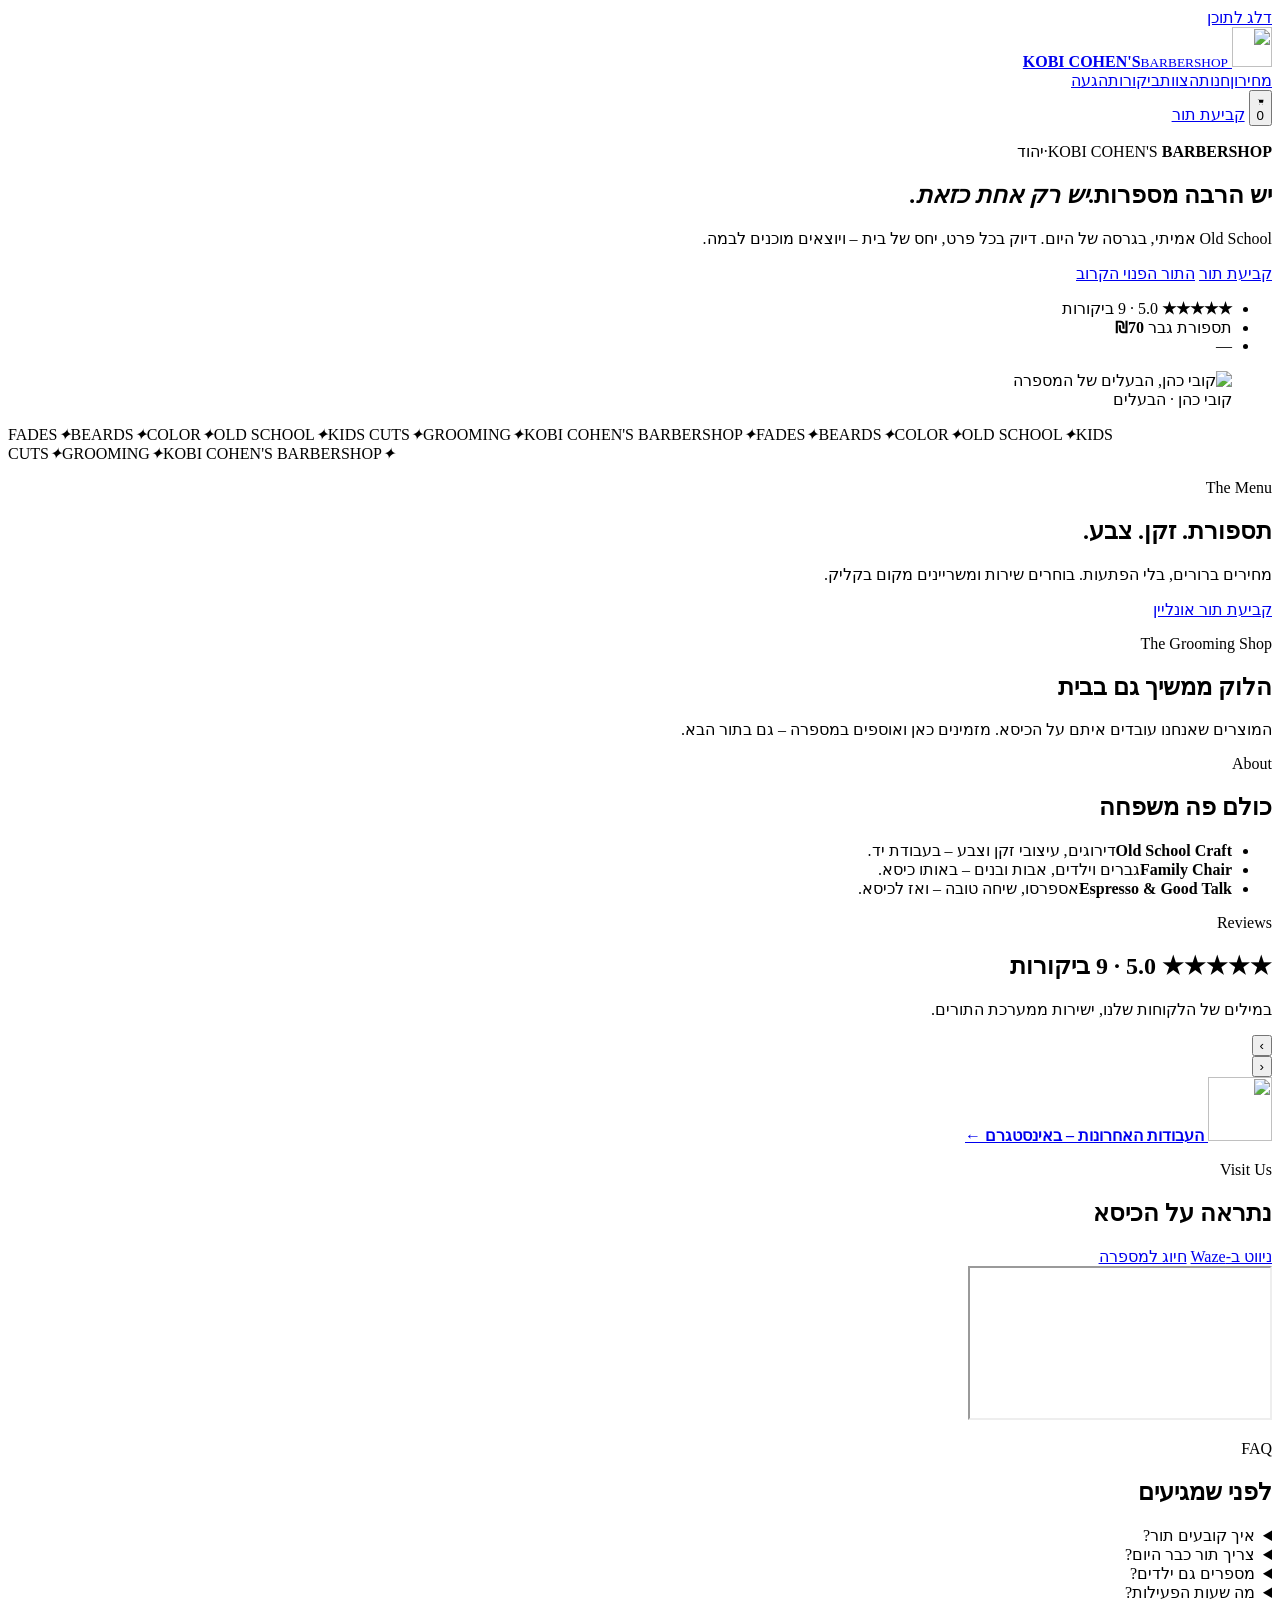
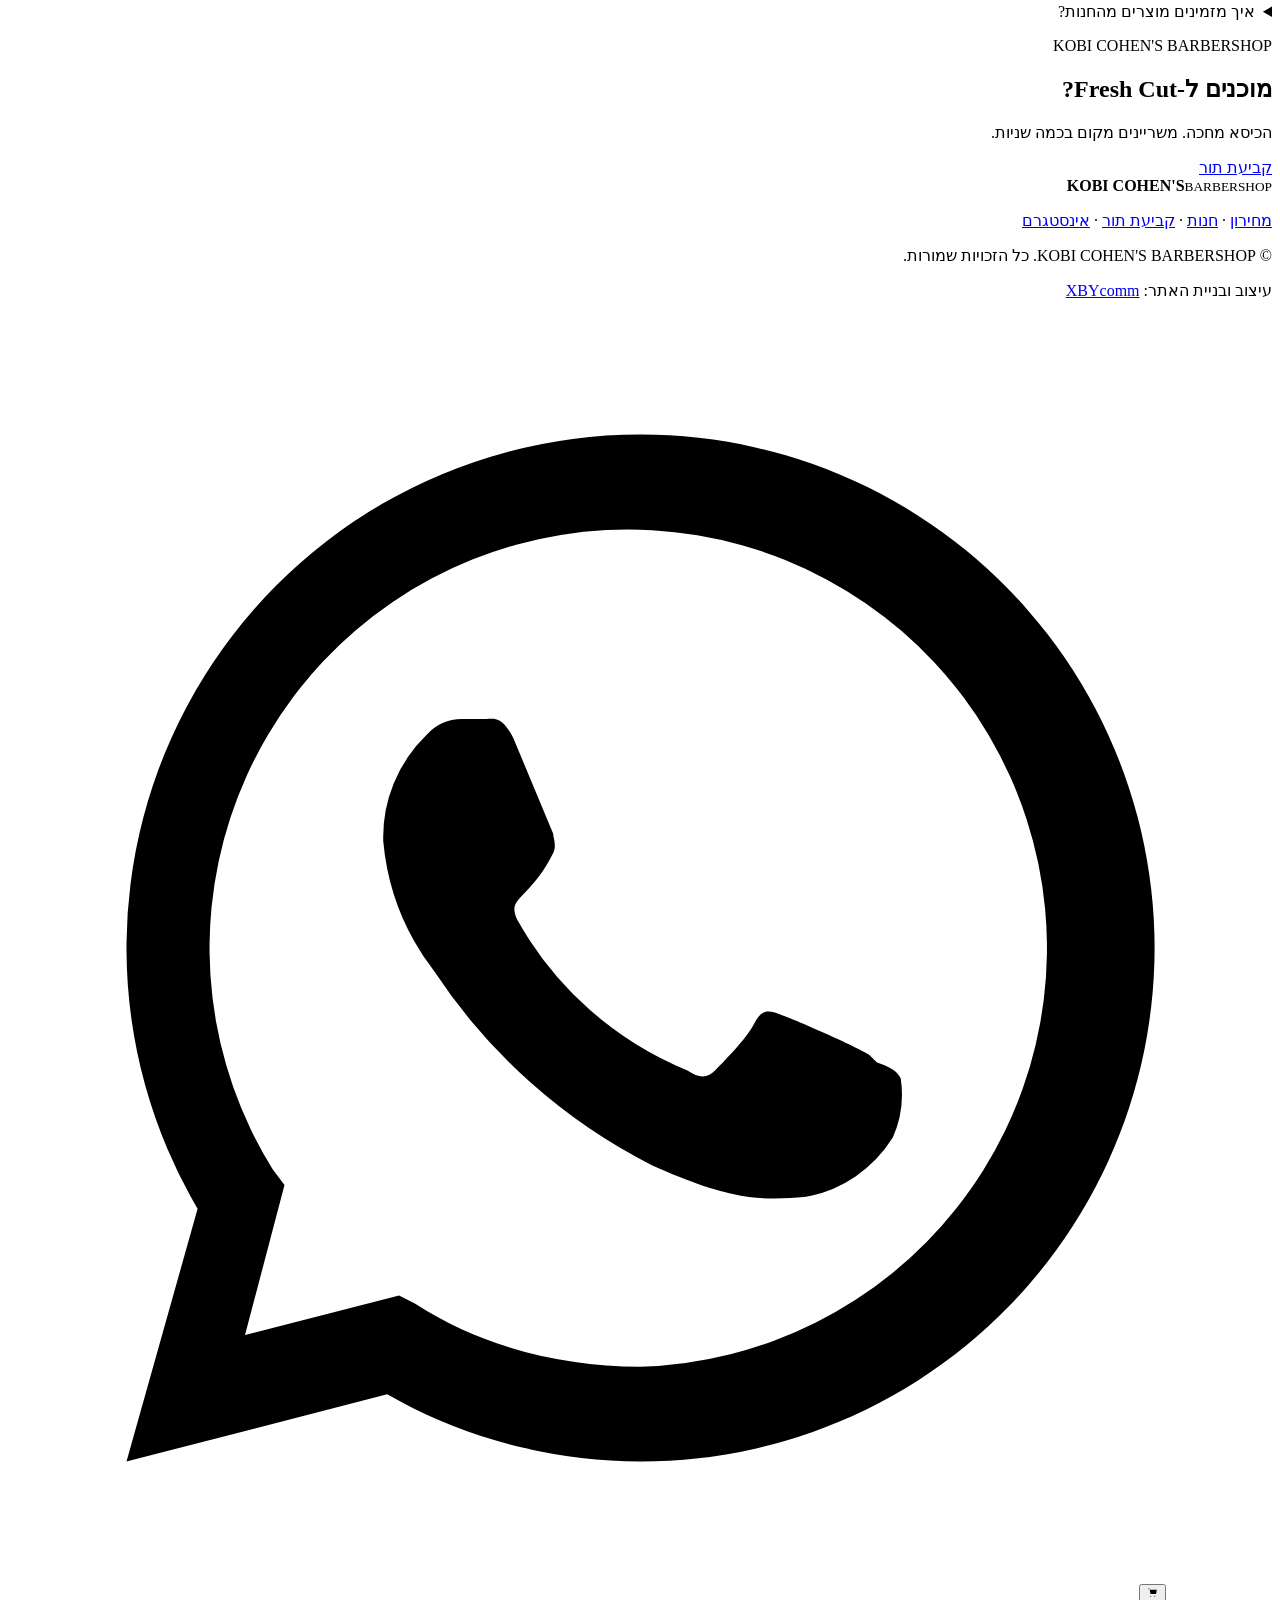
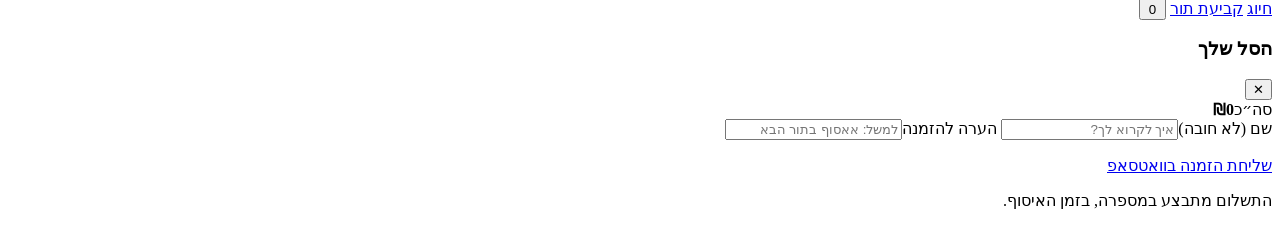
==== index.html @ 5bc5b5c6 "Site root files" ====
<!doctype html>
<html lang="he" dir="rtl" class="no-js">
<head>
<meta charset="utf-8">
<meta name="viewport" content="width=device-width, initial-scale=1, viewport-fit=cover">
<title>KOBI COHEN'S BARBERSHOP | מספרת גברים ביהוד</title>
<meta name="description" content="KOBI COHEN'S BARBERSHOP – מספרת Old School במתחם אשכנזי, יהוד. תספורת גבר וילד ₪70, סידור זקן ₪50, גוונים וצבע. קביעת תור אונליין ומוצרי Grooming לאיסוף מהמספרה.">
<meta name="theme-color" content="#14110f">
<meta property="og:type" content="website">
<meta property="og:locale" content="he_IL">
<meta property="og:title" content="KOBI COHEN'S BARBERSHOP · Yehud">
<meta property="og:description" content="Old School, בגרסה של היום. תספורת גבר ₪70 · סידור זקן ₪50 · צבע וגוונים. קביעת תור בקליק.">
<meta property="og:image" content="https://xbycomm.github.io/kobi-cohens/assets/img/og.jpg">
<meta property="og:url" content="https://xbycomm.github.io/kobi-cohens/">
<link rel="canonical" href="https://xbycomm.github.io/kobi-cohens/">
<meta name="twitter:card" content="summary_large_image">
<link rel="icon" href="assets/img/ig-profile.jpg">
<link rel="preconnect" href="https://fonts.googleapis.com">
<link rel="preconnect" href="https://fonts.gstatic.com" crossorigin>
<link href="https://fonts.googleapis.com/css2?family=Frank+Ruhl+Libre:wght@500;700;900&family=Heebo:wght@300;400;500;700;800&family=Montserrat:wght@500;600;700&display=swap" rel="stylesheet">
<link rel="stylesheet" href="assets/style.css">
<script src="assets/config.js"></script>
<script>(function(d){d.classList.replace("no-js","js");if(!(window.SITE&&SITE.products&&SITE.products.length))d.classList.add("no-shop");if(matchMedia("(prefers-reduced-motion: reduce)").matches)d.classList.add("rm")})(document.documentElement)</script>
<script type="application/ld+json">
{
  "@context": "https://schema.org",
  "@type": "BarberShop",
  "name": "KOBI COHEN'S BARBERSHOP",
  "image": "https://xbycomm.github.io/kobi-cohens/assets/img/og.jpg",
  "url": "https://xbycomm.github.io/kobi-cohens/",
  "telephone": "+972-50-408-4655",
  "priceRange": "₪50–₪300",
  "address": {"@type": "PostalAddress","streetAddress": "אשכנזי 17, מתחם אשכנזי חנות 7","addressLocality": "יהוד-מונוסון","postalCode": "5647003","addressCountry": "IL"},
  "geo": {"@type": "GeoCoordinates","latitude": 32.029306,"longitude": 34.890721},
  "openingHoursSpecification": [
    {"@type":"OpeningHoursSpecification","dayOfWeek":["Sunday","Tuesday"],"opens":"09:30","closes":"18:45"},
    {"@type":"OpeningHoursSpecification","dayOfWeek":["Wednesday","Thursday"],"opens":"09:30","closes":"21:15"},
    {"@type":"OpeningHoursSpecification","dayOfWeek":"Friday","opens":"09:00","closes":"14:00"}
  ],
  "sameAs": ["https://instagram.com/kobicohensbarbershop"],
  "aggregateRating": {"@type":"AggregateRating","ratingValue":"5.0","reviewCount":"9"},
  "potentialAction": {"@type":"ReserveAction","target":"https://mytor.co.il/p/vkyDS/"}
}
</script>
</head>
<body>
<a class="skip" href="#main">דלג לתוכן</a>

<div class="progress" id="progress" aria-hidden="true"></div>
<header class="top" id="top">
  <div class="wrap top-in">
    <a class="brand" href="#top" aria-label="KOBI COHEN'S BARBERSHOP – לראש העמוד">
      <img src="assets/img/ig-profile.jpg" alt="" width="40" height="40">
      <span class="lockup"><b>KOBI COHEN'S</b><small>BARBERSHOP</small></span>
    </a>
    <nav class="nav" aria-label="ניווט ראשי">
      <a href="#services">מחירון</a><a href="#shop">חנות</a><a href="#team">הצוות</a><a href="#reviews">ביקורות</a><a href="#visit">הגעה</a>
    </nav>
    <div class="top-act">
      <button class="cart-btn" id="cartBtn" aria-label="פתיחת סל הקניות"><svg viewBox="0 0 24 24" aria-hidden="true"><path d="M6 6h15l-1.5 9h-12z M6 6 5 3H2 M9 20a1 1 0 1 0 0 .1 M18 20a1 1 0 1 0 0 .1"/></svg><span class="badge" id="cartCount">0</span></button>
      <a class="btn btn-gold sm hide-m" data-book href="#">קביעת תור</a>
    </div>
  </div>
</header>

<main id="main">
<section class="hero">
  <div class="hero-bg" aria-hidden="true"></div>
  <div class="wrap hero-in">
    <div class="hero-txt">
      <p class="eyebrow rv-hero" style="--d:.1s"><span class="pole" aria-hidden="true"></span><span lang="en" dir="ltr">KOBI COHEN'S <b>BARBERSHOP</b></span><span class="sep">·</span><span class="he">יהוד</span></p>
      <h1 class="split"><span class="ln">יש הרבה מספרות.</span><em class="ln">יש רק אחת כזאת.</em></h1>
      <p class="lead rv-hero" style="--d:.75s">Old School אמיתי, בגרסה של היום. דיוק בכל פרט, יחס של בית – ויוצאים מוכנים לבמה.</p>
      <div class="cta-row rv-hero" style="--d:.9s">
        <a class="btn btn-gold lg" data-book href="#">קביעת תור</a>
        <a class="btn btn-ghost lg" data-express href="#">התור הפנוי הקרוב</a>
      </div>
      <ul class="trust rv-hero" style="--d:1.05s">
        <li><b class="stars">★★★★★</b> <span id="heroRating"><span data-count="5" data-dec="1">5.0</span> · <span data-count="9">9</span> ביקורות</span></li>
        <li>תספורת גבר <b>₪70</b></li>
        <li id="openNow">—</li>
      </ul>
    </div>
    <figure class="hero-pic">
      <div class="kb"><img src="assets/img/kobi.jpg" alt="קובי כהן, הבעלים של המספרה" width="900" height="870" fetchpriority="high"></div>
      <figcaption>קובי כהן · הבעלים</figcaption>
    </figure>
  </div>
  <div class="pole-bar" aria-hidden="true"></div>
</section>

<div class="marquee" aria-hidden="true" dir="ltr"><div class="mq-track"><span>FADES</span><i>✦</i><span>BEARDS</span><i>✦</i><span>COLOR</span><i>✦</i><span>OLD SCHOOL</span><i>✦</i><span>KIDS CUTS</span><i>✦</i><span>GROOMING</span><i>✦</i><span>KOBI COHEN'S BARBERSHOP</span><i>✦</i><span>FADES</span><i>✦</i><span>BEARDS</span><i>✦</i><span>COLOR</span><i>✦</i><span>OLD SCHOOL</span><i>✦</i><span>KIDS CUTS</span><i>✦</i><span>GROOMING</span><i>✦</i><span>KOBI COHEN'S BARBERSHOP</span><i>✦</i></div></div>

<section class="sec" id="services" aria-labelledby="h-services">
  <div class="wrap">
    <header class="sec-h"><p class="kicker" lang="en">The Menu</p><h2 id="h-services">תספורת. זקן. צבע.</h2><p>מחירים ברורים, בלי הפתעות. בוחרים שירות ומשריינים מקום בקליק.</p></header>
    <div class="tabs" role="tablist" id="svcTabs"></div>
    <div class="svc-list" id="svcList"></div>
    <p class="center mt"><a class="btn btn-gold" data-book href="#">קביעת תור אונליין</a></p>
  </div>
</section>

<section class="sec sec-dark" id="shop" aria-labelledby="h-shop">
  <div class="wrap">
    <header class="sec-h"><p class="kicker" lang="en">The Grooming Shop</p><h2 id="h-shop">הלוק ממשיך גם בבית</h2><p id="shopSub">המוצרים שאנחנו עובדים איתם על הכיסא. מזמינים כאן ואוספים במספרה – גם בתור הבא.</p></header>
        <div class="grid-prod" id="prodGrid"></div>
  </div>
</section>

<section class="sec" id="about" aria-labelledby="h-about">
  <div class="wrap about">
    <div>
      <p class="kicker" lang="en">About</p>
      <h2 id="h-about">כולם פה משפחה</h2>
      <p class="quote" id="aboutText"></p>
      <ul class="usp">
        <li><b lang="en">Old School Craft</b><span>דירוגים, עיצובי זקן וצבע – בעבודת יד.</span></li>
        <li><b lang="en">Family Chair</b><span>גברים וילדים, אבות ובנים – באותו כיסא.</span></li>
        <li><b lang="en">Espresso &amp; Good Talk</b><span>אספרסו, שיחה טובה – ואז לכיסא.</span></li>
      </ul>
    </div>
    <div class="team" id="team"></div>
  </div>
</section>

<section class="sec sec-cream" id="reviews" aria-labelledby="h-reviews">
  <div class="wrap">
    <header class="sec-h"><p class="kicker" lang="en">Reviews</p><h2 id="h-reviews"><span class="stars">★★★★★</span> <span data-count="5" data-dec="1">5.0</span> · <span data-count="9">9</span> ביקורות</h2><p>במילים של הלקוחות שלנו, ישירות ממערכת התורים.</p></header>
    <div class="rev-wrap"><button class="rev-nav prev" id="revPrev" type="button" aria-label="ביקורת קודמת">›</button><div class="rev-track" id="revTrack" tabindex="0" aria-label="ביקורות לקוחות"></div><button class="rev-nav next" id="revNext" type="button" aria-label="ביקורת הבאה">‹</button></div>
  </div>
</section>

<section class="sec" id="gallery" aria-labelledby="h-gallery" hidden>
  <div class="wrap"><header class="sec-h"><p class="kicker" lang="en">Fresh Cuts</p><h2 id="h-gallery">עבודות אחרונות</h2></header><div class="gal" id="galGrid"></div></div>
</section>

<section class="ig wrap">
  <a class="ig-card" id="igLink" href="#" target="_blank" rel="noopener">
    <img src="assets/img/ig-profile.jpg" alt="" width="64" height="64">
    <span><b>העבודות האחרונות – באינסטגרם</b><small id="igHandle" dir="ltr"></small></span>
    <span class="arrow" aria-hidden="true">←</span>
  </a>
</section>

<section class="sec" id="visit" aria-labelledby="h-visit">
  <div class="wrap visit">
    <div>
      <p class="kicker" lang="en">Visit Us</p>
      <h2 id="h-visit">נתראה על הכיסא</h2>
      <p class="addr" id="addr"></p>
      <div class="cta-row">
        <a class="btn btn-gold" id="wazeBtn" href="#" target="_blank" rel="noopener">ניווט ב-Waze</a>
        <a class="btn btn-line" id="callBtn" href="#">חיוג למספרה</a>
      </div>
      <table class="hours" id="hours" aria-label="שעות פעילות"></table>
    </div>
    <div class="map"><iframe id="map" title="מפה – מיקום המספרה" loading="lazy" referrerpolicy="no-referrer-when-downgrade"></iframe></div>
  </div>
</section>

<section class="sec sec-cream" id="faq" aria-labelledby="h-faq">
  <div class="wrap narrow">
    <header class="sec-h"><p class="kicker" lang="en">FAQ</p><h2 id="h-faq">לפני שמגיעים</h2></header>
    <details><summary>איך קובעים תור?</summary><p>לוחצים על "קביעת תור", בוחרים ספר, שירות ושעה – והאישור מגיע לנייד.</p></details>
    <details><summary>צריך תור כבר היום?</summary><p>"התור הפנוי הקרוב" מציג את 10 התורים הפנויים הקרובים ביותר. בוחרים – וזהו.</p></details>
    <details><summary>מספרים גם ילדים?</summary><p>בהחלט. תספורת ילד ₪70 – ואבא והבן יכולים להגיע יחד.</p></details>
    <details><summary>מה שעות הפעילות?</summary><p>ראשון ושלישי 9:30–18:45, רביעי וחמישי 9:30–21:15, שישי 9:00–14:00. שני ושבת סגור.</p></details>
    <details><summary>איך מזמינים מוצרים מהחנות?</summary><p>מוסיפים לסל ושולחים את ההזמנה בוואטסאפ. אנחנו מאשרים ומכינים לאיסוף מהמספרה.</p></details>
  </div>
</section>

<section class="final">
  <div class="wrap center">
    <p class="kicker gold" lang="en">KOBI COHEN'S BARBERSHOP</p>
    <h2>מוכנים ל-<span lang="en">Fresh Cut</span>?</h2>
    <p>הכיסא מחכה. משריינים מקום בכמה שניות.</p>
    <a class="btn btn-gold lg" data-book href="#">קביעת תור</a>
  </div>
</section>
</main>

<footer class="foot">
  <div class="wrap foot-in">
    <div class="lockup foot-lock"><b>KOBI COHEN'S</b><small>BARBERSHOP</small><p id="footAddr"></p></div>
    <nav aria-label="קישורים"><a href="#services">מחירון</a> · <a href="#shop">חנות</a> · <a data-book href="#">קביעת תור</a> · <a id="footIg" href="#" target="_blank" rel="noopener">אינסטגרם</a></nav>
    <p class="copy">© <span id="yr"></span> KOBI COHEN'S BARBERSHOP. כל הזכויות שמורות.</p>
    <p class="credit">עיצוב ובניית האתר: <a href="https://xbycomm.github.io/" target="_blank" rel="noopener" lang="en" dir="ltr">XBYcomm</a></p>
  </div>
</footer>

<!-- floating WhatsApp -->
<a class="fab-wa" id="fabWa" href="#" target="_blank" rel="noopener" aria-label="שלחו לנו הודעה בוואטסאפ"><svg viewBox="0 0 32 32" aria-hidden="true"><path d="M16 3a13 13 0 0 0-11.2 19.6L3 29l6.6-1.7A13 13 0 1 0 16 3zm0 23.6c-2 0-4-.5-5.7-1.6l-.4-.2-3.9 1 1-3.8-.3-.4A10.6 10.6 0 1 1 16 26.6zm5.8-7.9c-.3-.2-1.9-.9-2.2-1s-.5-.2-.7.2-.8 1-1 1.2-.4.2-.7 0a8.7 8.7 0 0 1-4.3-3.8c-.3-.6.3-.5.9-1.7.1-.2 0-.4 0-.5l-1-2.4c-.3-.6-.5-.5-.7-.5h-.6a1.2 1.2 0 0 0-.9.4 3.6 3.6 0 0 0-1.1 2.7 6.3 6.3 0 0 0 1.3 3.3 14.4 14.4 0 0 0 5.5 4.9c2 .9 2.8.9 3.9.8a3.3 3.3 0 0 0 2.2-1.5 2.7 2.7 0 0 0 .2-1.5c-.1-.2-.3-.3-.6-.4z"/></svg></a>

<!-- sticky mobile CTA -->
<div class="mbar" role="region" aria-label="פעולות מהירות">
  <a class="mb-call" id="mbCall" href="#">חיוג</a>
  <a class="mb-book" data-book href="#">קביעת תור</a>
  <button class="mb-cart" id="mbCart" type="button" aria-label="סל הקניות"><svg viewBox="0 0 24 24" aria-hidden="true"><path d="M6 6h15l-1.5 9h-12z M6 6 5 3H2 M9 20a1 1 0 1 0 0 .1 M18 20a1 1 0 1 0 0 .1"/></svg> <span id="mbCount">0</span></button>
</div>

<!-- cart drawer -->
<div class="scrim" id="scrim" hidden></div>
<aside class="cart" id="cart" aria-label="סל הקניות" aria-hidden="true" tabindex="-1">
  <header><h3>הסל שלך</h3><button class="x" id="cartClose" aria-label="סגירת הסל">✕</button></header>
  <div class="cart-items" id="cartItems"></div>
  <footer class="cart-foot" id="cartFoot">
    <div class="row"><span>סה״כ</span><b id="cartTotal">₪0</b></div>
    <p class="muted" id="cartNoteNull" hidden>* פריטים שמחירם בתיאום יאושרו מולך בוואטסאפ.</p>
    <label class="fld">שם (לא חובה)<input id="custName" autocomplete="name" placeholder="איך לקרוא לך?"></label>
    <label class="fld">הערה להזמנה<input id="custNote" placeholder="למשל: אאסוף בתור הבא"></label>
    <p class="muted" id="fulfil"></p>
    <a class="btn btn-wa block" id="waCheckout" href="#" target="_blank" rel="noopener">שליחת הזמנה בוואטסאפ</a>
    <a class="btn btn-gold block" id="payBtn" href="#" target="_blank" rel="noopener" hidden>תשלום מאובטח אונליין</a>
    <p class="muted small" id="payOff">התשלום מתבצע במספרה, בזמן האיסוף.</p>
  </footer>
</aside>
<div class="toast" id="toast" role="status" aria-live="polite"></div>

<script src="assets/app.js" defer></script>
</body>
</html>
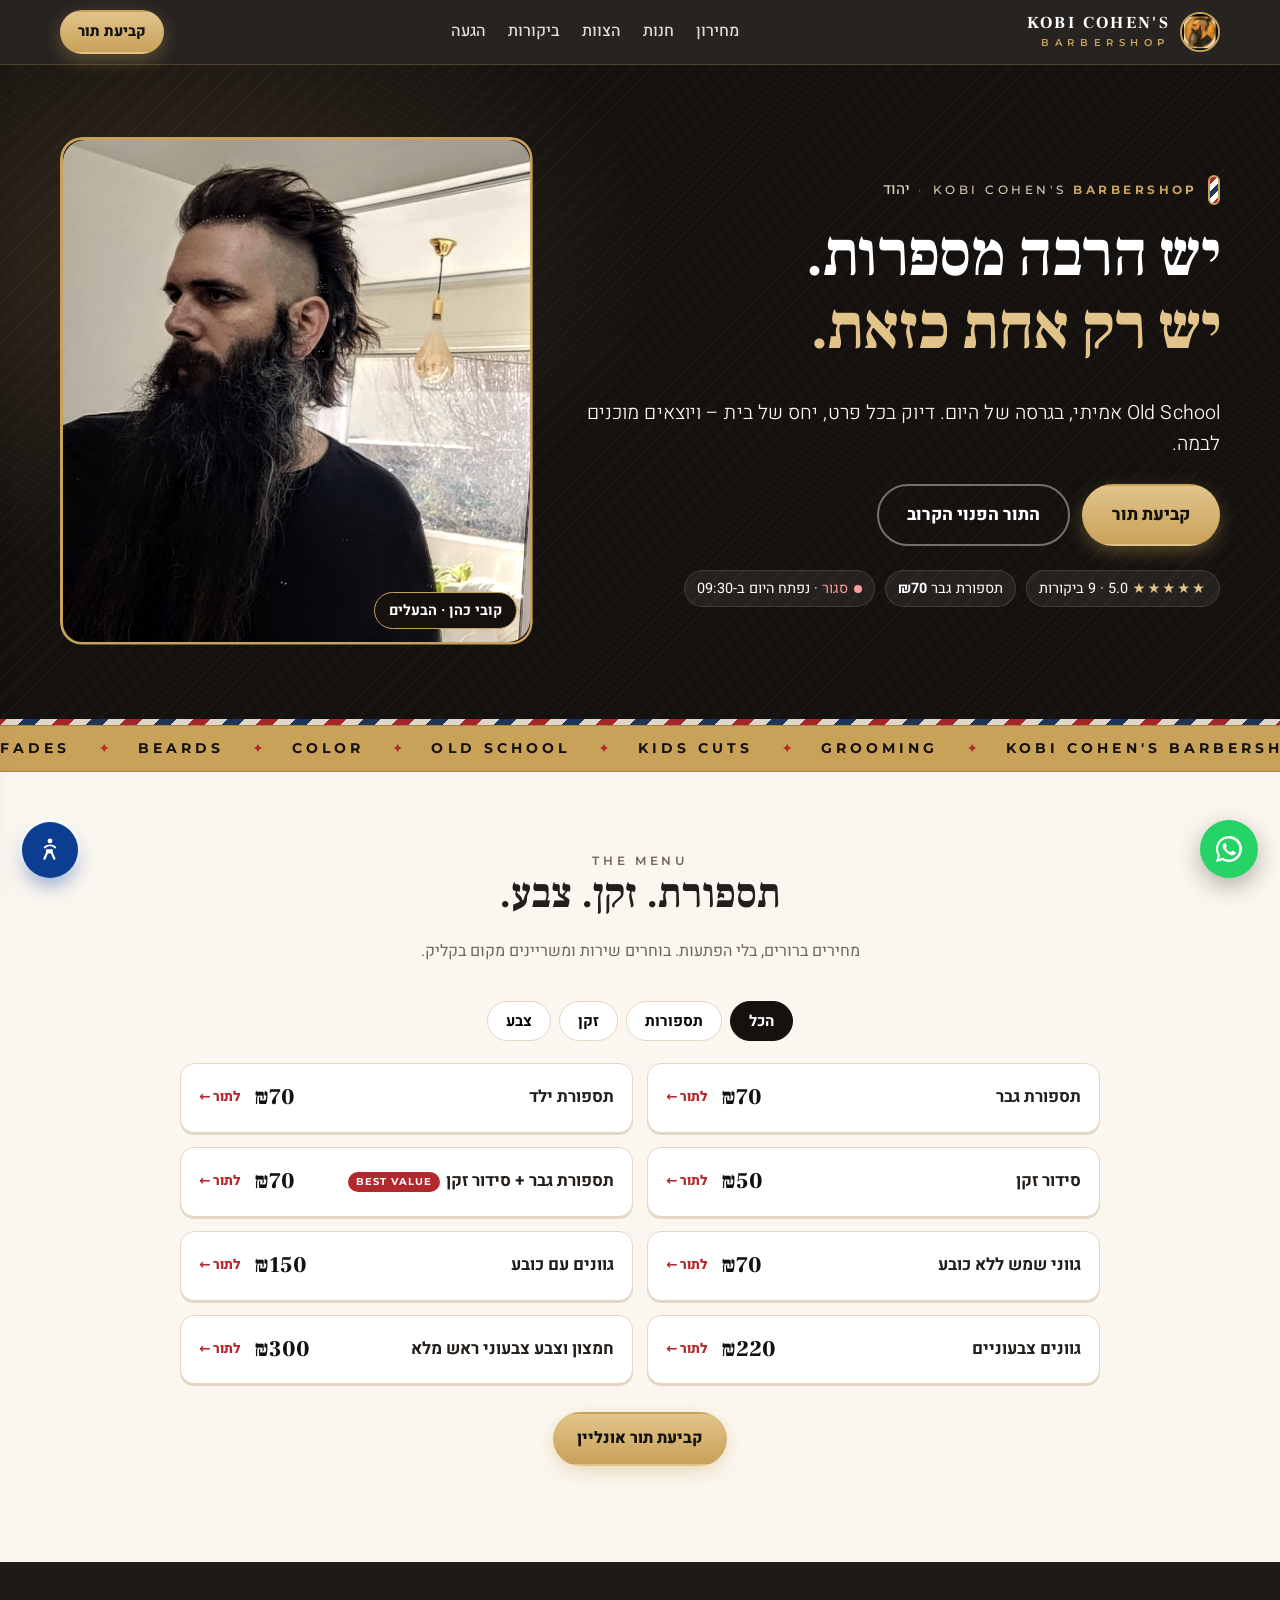
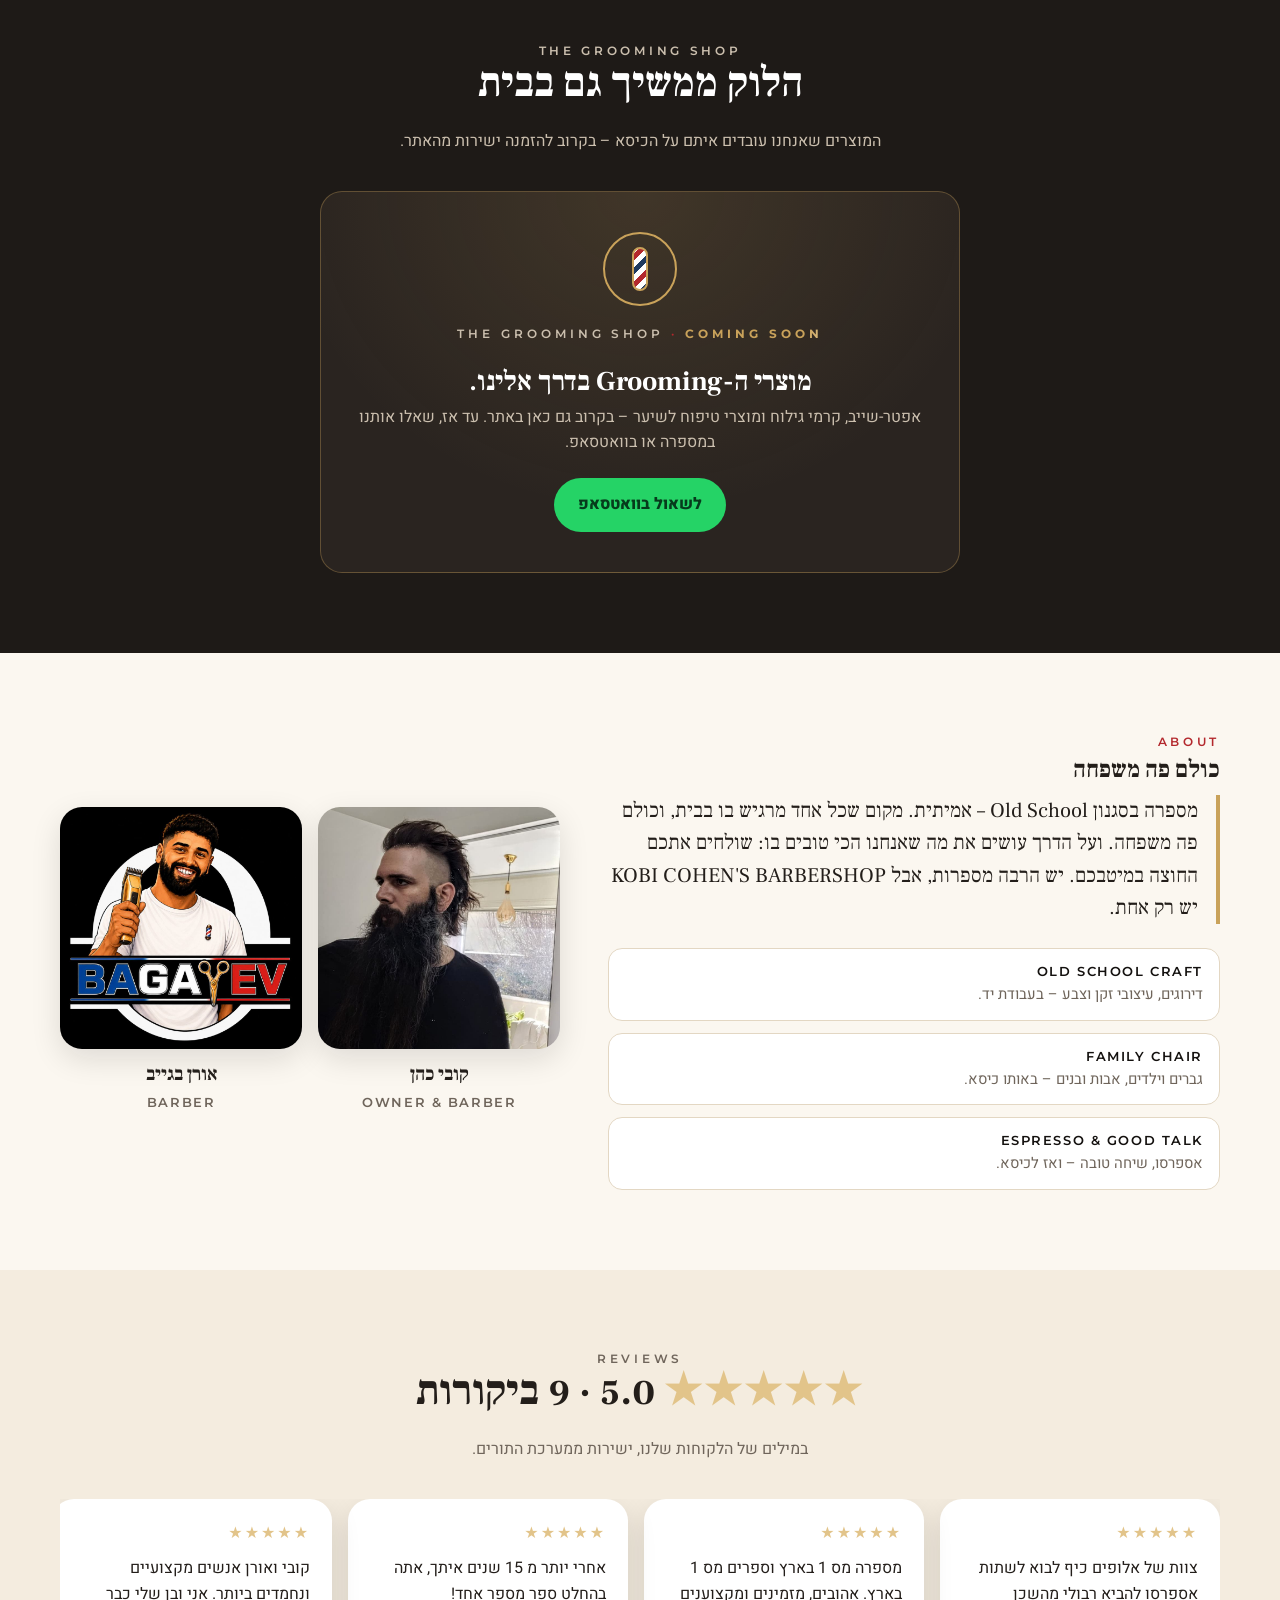
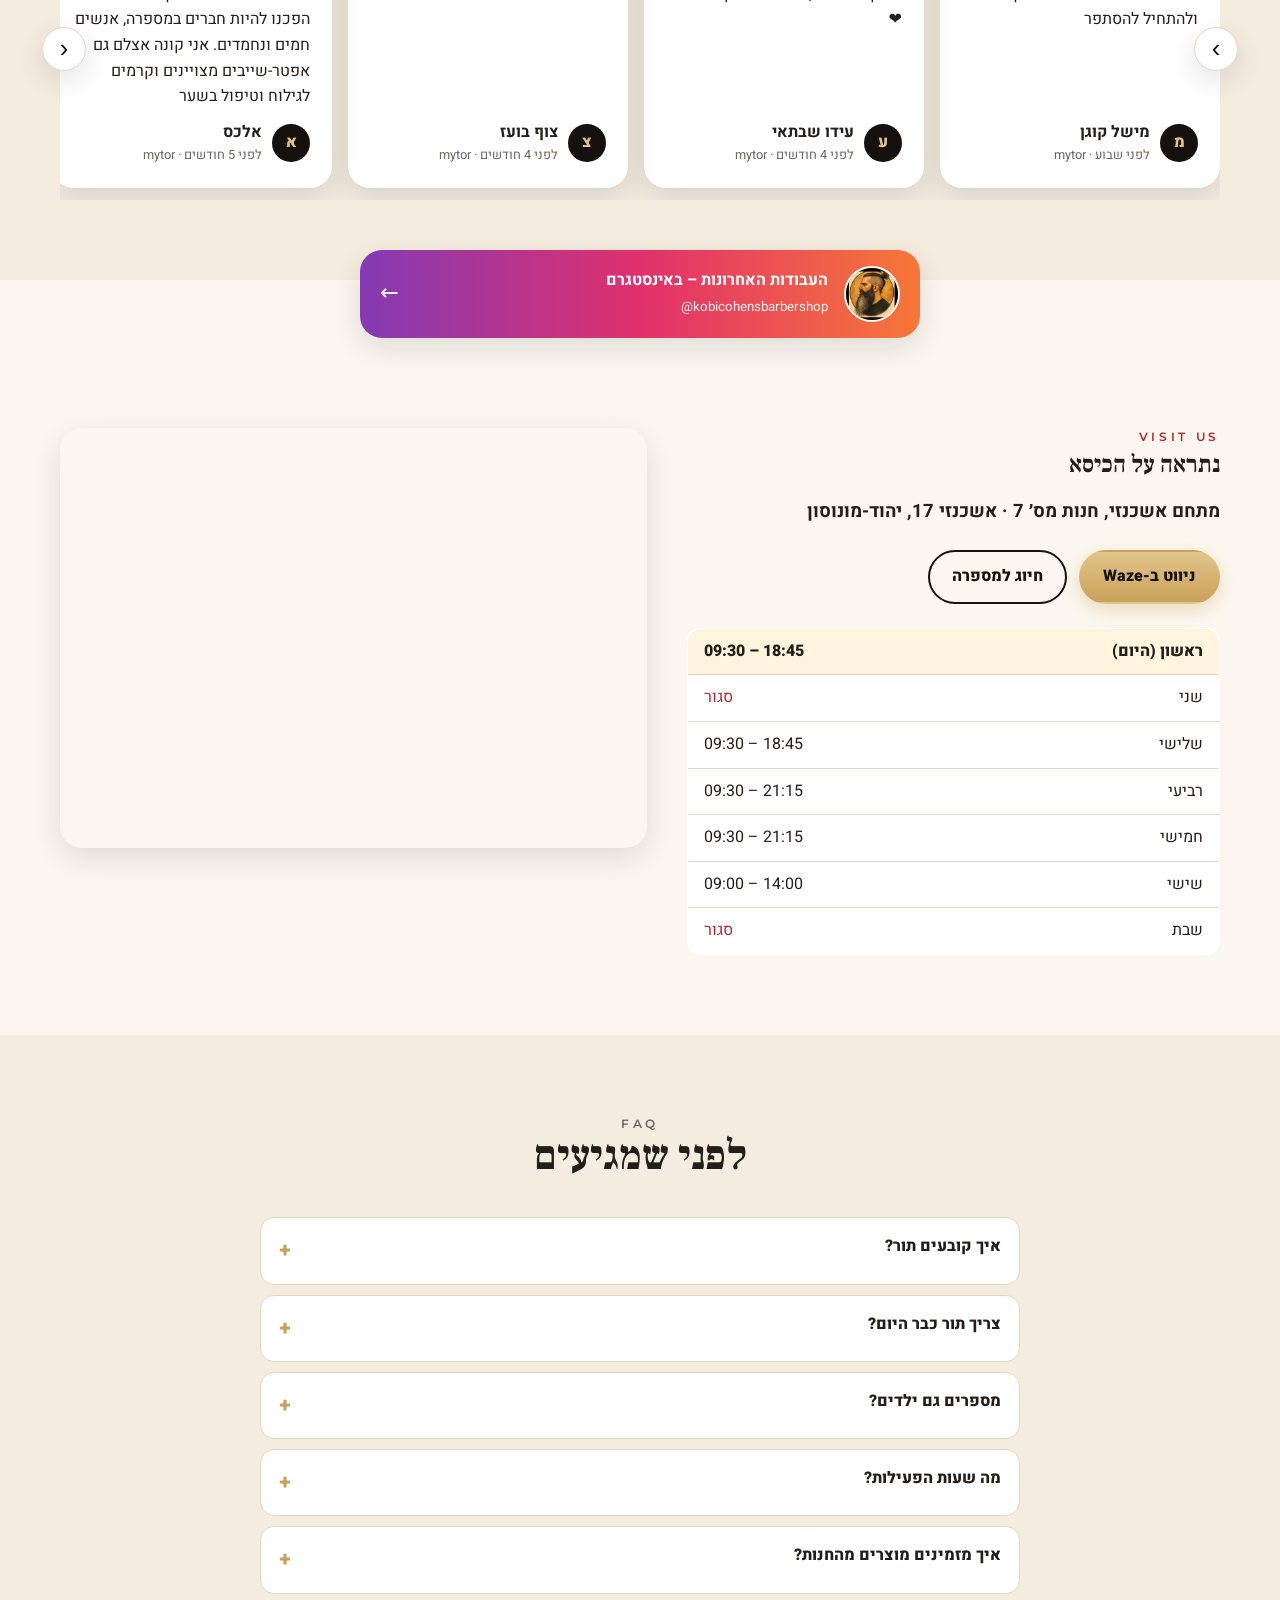
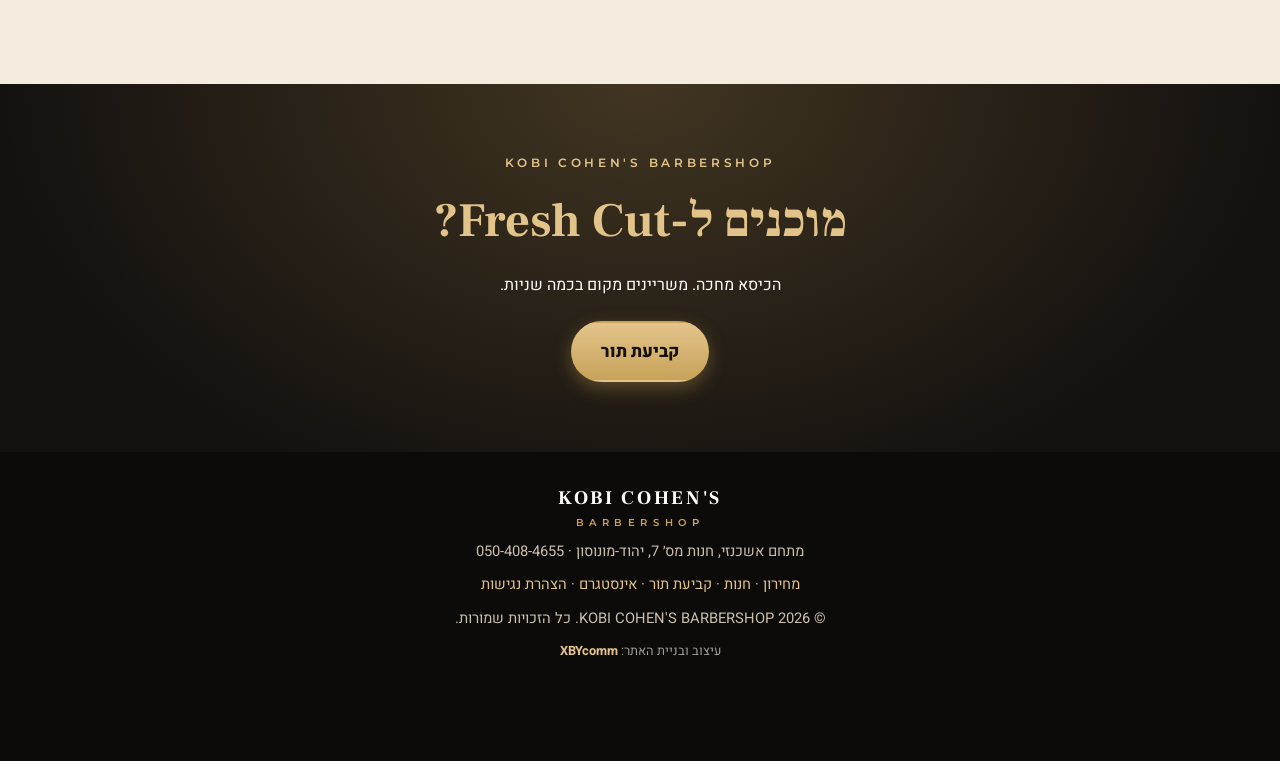
==== commit 741689c4: "Add self-hosted accessibility widget and statement page The home page gets a dependency-free widget " ====
--- a/index.html
+++ b/index.html
@@ -19,6 +19,8 @@
 <link rel="preconnect" href="https://fonts.gstatic.com" crossorigin>
 <link href="https://fonts.googleapis.com/css2?family=Frank+Ruhl+Libre:wght@500;700;900&family=Heebo:wght@300;400;500;700;800&family=Montserrat:wght@500;600;700&display=swap" rel="stylesheet">
 <link rel="stylesheet" href="assets/style.css">
+<link rel="stylesheet" href="assets/a11y-widget.css?v=20261121a">
+<script src="assets/a11y-widget.js?v=20261121a" data-statement="accessibility.html" data-side="left" data-lift-mobile></script>
 <script src="assets/config.js"></script>
 <script>(function(d){d.classList.replace("no-js","js");if(!(window.SITE&&SITE.products&&SITE.products.length))d.classList.add("no-shop");if(matchMedia("(prefers-reduced-motion: reduce)").matches)d.classList.add("rm")})(document.documentElement)</script>
 <script type="application/ld+json">
@@ -182,7 +184,7 @@
 <footer class="foot">
   <div class="wrap foot-in">
     <div class="lockup foot-lock"><b>KOBI COHEN'S</b><small>BARBERSHOP</small><p id="footAddr"></p></div>
-    <nav aria-label="קישורים"><a href="#services">מחירון</a> · <a href="#shop">חנות</a> · <a data-book href="#">קביעת תור</a> · <a id="footIg" href="#" target="_blank" rel="noopener">אינסטגרם</a></nav>
+    <nav aria-label="קישורים"><a href="#services">מחירון</a> · <a href="#shop">חנות</a> · <a data-book href="#">קביעת תור</a> · <a id="footIg" href="#" target="_blank" rel="noopener">אינסטגרם</a> · <a href="accessibility.html">הצהרת נגישות</a></nav>
     <p class="copy">© <span id="yr"></span> KOBI COHEN'S BARBERSHOP. כל הזכויות שמורות.</p>
     <p class="credit">עיצוב ובניית האתר: <a href="https://xbycomm.github.io/" target="_blank" rel="noopener" lang="en" dir="ltr">XBYcomm</a></p>
   </div>
--- a/assets/style.css
+++ b/assets/style.css
@@ -0,0 +1,276 @@
+:root{
+  --ink:#14110f; --ink-2:#1e1a17; --ink-3:#2a2420;
+  --cream:#f4ecdf; --paper:#fbf7f0; --line:#e3d7c3;
+  --gold:#c9a25a; --gold-2:#e2c48a; --red:#b3282d; --navy:#1f3a5f;
+  --txt:#231e1a; --muted:#6f655b; --wa:#25d366;
+  --r:14px; --r-lg:22px; --sh:0 10px 30px rgba(20,17,15,.12);
+  --serif:"Frank Ruhl Libre",Georgia,serif; --sans:"Heebo",system-ui,-apple-system,Segoe UI,Arial,sans-serif;
+}
+*{box-sizing:border-box} html{scroll-behavior:smooth;scroll-padding-top:76px}
+body{margin:0;font-family:var(--sans);color:var(--txt);background:var(--paper);line-height:1.6;-webkit-font-smoothing:antialiased}
+img{max-width:100%;display:block} a{color:inherit}
+.wrap{width:min(1160px,100% - 32px);margin-inline:auto} .narrow{max-width:760px}
+.center{text-align:center} .mt{margin-top:28px} .muted{color:var(--muted);font-size:.9rem;margin:.4rem 0} .small{font-size:.8rem}
+.skip{position:absolute;inset-inline-start:-999px;top:8px;background:#fff;padding:8px 12px;z-index:99}.skip:focus{inset-inline-start:8px}
+:focus-visible{outline:3px solid var(--gold);outline-offset:2px}
+h1,h2,h3{font-family:var(--serif);line-height:1.15;margin:0 0 .5em}
+.kicker{font-weight:800;letter-spacing:.08em;font-size:.8rem;color:var(--red);text-transform:uppercase;margin:0 0 .4em}
+.btn{display:inline-flex;align-items:center;justify-content:center;gap:8px;padding:12px 22px;border-radius:999px;font-weight:800;text-decoration:none;border:2px solid transparent;cursor:pointer;font-size:1rem;transition:transform .15s,box-shadow .15s,background .15s;font-family:var(--sans)}
+.btn:hover{transform:translateY(-2px)} .btn.sm{padding:8px 16px;font-size:.92rem} .btn.lg{padding:15px 28px;font-size:1.08rem} .btn.block{display:flex;width:100%;margin-top:10px}
+.btn-gold{background:linear-gradient(180deg,var(--gold-2),var(--gold));color:var(--ink);box-shadow:0 6px 18px rgba(201,162,90,.35)}
+.btn-ghost{border-color:rgba(255,255,255,.4);color:#fff} .btn-line{border-color:var(--ink);color:var(--ink)}
+.btn-wa{background:var(--wa);color:#063b1c}
+/* header */
+.top{position:sticky;top:0;z-index:40;background:rgba(20,17,15,.92);backdrop-filter:blur(8px);color:#fff;border-bottom:1px solid rgba(201,162,90,.25)}
+.top-in{display:flex;align-items:center;justify-content:space-between;height:64px;gap:16px}
+.brand{display:flex;align-items:center;gap:10px;text-decoration:none}
+.brand img{width:40px;height:40px;border-radius:50%;border:2px solid var(--gold)}
+.brand b{display:block;font-family:var(--serif);letter-spacing:.06em;font-size:1.05rem} .brand small{display:block;font-size:.62rem;letter-spacing:.18em;color:var(--gold-2)}
+.nav{display:flex;gap:22px} .nav a{text-decoration:none;font-weight:500;opacity:.85} .nav a:hover{opacity:1;color:var(--gold-2)}
+.top-act{display:flex;align-items:center;gap:10px}
+.cart-btn{position:relative;background:none;border:1px solid rgba(255,255,255,.25);border-radius:50%;width:42px;height:42px;display:grid;place-items:center;cursor:pointer;color:#fff}
+.cart-btn svg{width:22px;height:22px;fill:none;stroke:currentColor;stroke-width:1.8;stroke-linejoin:round;stroke-linecap:round}
+.badge{position:absolute;top:-4px;inset-inline-start:-4px;background:var(--red);color:#fff;font-size:.72rem;font-weight:800;min-width:20px;height:20px;border-radius:10px;display:grid;place-items:center;padding:0 5px}
+.badge.zero{display:none}
+/* hero */
+.hero{position:relative;background:var(--ink);color:#fff;overflow:hidden}
+.hero-bg{position:absolute;inset:0;background:
+  radial-gradient(60% 80% at 15% 30%,rgba(201,162,90,.18),transparent 60%),
+  repeating-linear-gradient(135deg,rgba(255,255,255,.025) 0 2px,transparent 2px 14px)}
+.hero-in{position:relative;display:grid;grid-template-columns:1.15fr .85fr;gap:48px;align-items:center;padding:72px 0 80px}
+.eyebrow{display:flex;align-items:center;gap:10px;color:var(--gold-2);font-weight:700;margin:0 0 14px}
+.pole{width:12px;height:30px;border-radius:6px;background:repeating-linear-gradient(-45deg,var(--red) 0 5px,#fff 5px 10px,var(--navy) 10px 15px,#fff 15px 20px);background-size:100% 28px;animation:pole 1.6s linear infinite;border:2px solid var(--gold)}
+@keyframes pole{to{background-position:0 28px}}
+.hero h1{font-size:clamp(2.2rem,5.4vw,4rem);font-weight:900} .hero h1 em{font-style:normal;color:var(--gold-2)}
+.lead{font-size:1.18rem;opacity:.9;max-width:34em}
+.cta-row{display:flex;flex-wrap:wrap;gap:12px;margin:24px 0}
+.trust{list-style:none;display:flex;flex-wrap:wrap;gap:10px;padding:0;margin:8px 0 0}
+.trust li{background:rgba(255,255,255,.07);border:1px solid rgba(255,255,255,.12);padding:6px 12px;border-radius:999px;font-size:.9rem}
+.stars{color:var(--gold-2);letter-spacing:2px}
+.st-open{color:#7be3a0}.st-closed{color:#ff9b9b}
+[hidden]{display:none!important}
+.hero-pic{margin:0;position:relative}
+.hero-pic img{border-radius:var(--r-lg);aspect-ratio:4/4.3;object-fit:cover;width:100%;height:auto;max-height:560px;border:3px solid var(--gold);box-shadow:0 30px 60px rgba(0,0,0,.5);filter:sepia(.15) contrast(1.05)}
+.hero-pic figcaption{position:absolute;bottom:16px;inset-inline-start:16px;background:var(--ink);border:1px solid var(--gold);padding:6px 14px;border-radius:999px;font-weight:700;font-size:.9rem}
+/* sections */
+.sec{padding:80px 0} .sec-dark{background:var(--ink-2);color:#fff} .sec-cream{background:var(--cream)}
+.sec-h{text-align:center;max-width:640px;margin:0 auto 36px} .sec-h h2{font-size:clamp(1.8rem,3.6vw,2.6rem)} .sec-h p{color:var(--muted);margin:0}
+.sec-dark .sec-h p{color:#cbbfae}
+.tabs{display:flex;gap:8px;justify-content:center;flex-wrap:wrap;margin-bottom:22px}
+.tab{border:1.5px solid var(--line);background:#fff;padding:8px 18px;border-radius:999px;font-weight:700;cursor:pointer;font-family:var(--sans);font-size:.95rem}
+.tab[aria-selected=true]{background:var(--ink);color:#fff;border-color:var(--ink)}
+.svc-list{display:grid;grid-template-columns:repeat(2,1fr);gap:14px;max-width:920px;margin:auto}
+.svc{display:flex;align-items:center;gap:14px;background:#fff;border:1px solid var(--line);border-radius:var(--r);padding:16px 18px;box-shadow:0 2px 0 var(--line)}
+.svc .nm{flex:1;font-weight:700;font-size:1.05rem} .svc .nm small{display:block;font-weight:500;color:var(--muted);font-size:.8rem}
+.svc .dots{flex:1;border-bottom:2px dotted var(--line);transform:translateY(-4px);min-width:20px}
+.svc .pr{font-family:var(--serif);font-weight:900;font-size:1.4rem;color:var(--ink)}
+.svc .go{font-size:.85rem;font-weight:800;color:var(--red);text-decoration:none;white-space:nowrap}
+.tag{display:inline-block;background:var(--red);color:#fff;font-size:.7rem;padding:2px 8px;border-radius:999px;margin-inline-start:6px;vertical-align:middle}
+/* shop */
+.ph-note{background:rgba(201,162,90,.15);border:1px dashed var(--gold);color:var(--gold-2);padding:10px 14px;border-radius:var(--r);text-align:center;margin:0 auto 22px;max-width:640px;font-size:.92rem}
+.grid-prod{display:grid;grid-template-columns:repeat(4,1fr);gap:18px}
+.prod{background:var(--ink-3);border:1px solid rgba(201,162,90,.2);border-radius:var(--r-lg);overflow:hidden;display:flex;flex-direction:column}
+.prod .ph{aspect-ratio:1;display:grid;place-items:center;background:radial-gradient(circle at 50% 40%,#3a312a,#1b1714)}
+.prod .ph svg{width:44%;height:44%;fill:none;stroke:var(--gold);stroke-width:1.4}
+.prod .ph img{width:100%;height:100%;object-fit:cover}
+.prod .bd{padding:14px 16px 16px;display:flex;flex-direction:column;gap:6px;flex:1}
+.prod h3{font-size:1.15rem;margin:0} .prod p{margin:0;color:#b9ad9c;font-size:.86rem;flex:1}
+.prod .pr{font-family:var(--serif);font-size:1.3rem;font-weight:900;color:var(--gold-2)} .prod .pr.tbd{font-family:var(--sans);font-size:.95rem;font-weight:700}
+.ph-flag{align-self:flex-start;font-size:.68rem;font-weight:800;background:#5a4a2c;color:var(--gold-2);padding:2px 8px;border-radius:999px}
+.add{margin-top:6px;background:var(--gold);color:var(--ink);border:0;border-radius:999px;padding:10px;font-weight:800;cursor:pointer;font-family:var(--sans);font-size:.95rem}
+.add.done{background:var(--wa)}
+/* about/team */
+.about{display:grid;grid-template-columns:1.1fr .9fr;gap:48px;align-items:center}
+.quote{font-family:var(--serif);font-size:1.3rem;line-height:1.55;border-inline-start:4px solid var(--gold);padding-inline-start:18px;margin:0 0 24px}
+.usp{list-style:none;padding:0;margin:0;display:grid;gap:12px}
+.usp li{background:#fff;border:1px solid var(--line);border-radius:var(--r);padding:12px 16px} .usp b{display:block} .usp span{color:var(--muted);font-size:.93rem}
+.team{display:grid;grid-template-columns:1fr 1fr;gap:16px}
+.member{margin:0;text-align:center} .member img{border-radius:var(--r-lg);aspect-ratio:1;object-fit:cover;width:100%;height:auto;background:var(--ink);box-shadow:var(--sh)}
+.member b{display:block;margin-top:10px;font-family:var(--serif);font-size:1.2rem} .member span{color:var(--muted);font-size:.9rem}
+/* reviews */
+.rev-track{display:grid;grid-auto-flow:column;grid-auto-columns:minmax(280px,1fr);gap:16px;overflow-x:auto;scroll-snap-type:x mandatory;padding-bottom:12px}
+.rev{scroll-snap-align:start;background:#fff;border-radius:var(--r-lg);padding:22px;box-shadow:var(--sh);display:flex;flex-direction:column;gap:10px}
+.rev p{margin:0;flex:1;font-size:1rem} .rev .who{display:flex;align-items:center;gap:10px;font-weight:700}
+.av{width:38px;height:38px;border-radius:50%;background:var(--ink);color:var(--gold-2);display:grid;place-items:center;font-weight:800}
+.who small{display:block;color:var(--muted);font-weight:400;font-size:.8rem}
+/* ig */
+.ig{padding:0 0 10px;margin-top:-30px;position:relative}
+.ig-card{display:flex;align-items:center;gap:16px;text-decoration:none;background:linear-gradient(90deg,#833ab4,#e1306c,#f77737);color:#fff;border-radius:var(--r-lg);padding:16px 20px;box-shadow:var(--sh);max-width:560px;margin:auto}
+.ig-card img{width:56px;height:56px;border-radius:50%;border:2px solid #fff} .ig-card b{display:block} .ig-card small{opacity:.9} .ig-card .arrow{margin-inline-start:auto;font-size:1.4rem}
+.gal{display:grid;grid-template-columns:repeat(4,1fr);gap:10px}.gal img{aspect-ratio:1;object-fit:cover;border-radius:var(--r)}
+/* visit */
+.visit{display:grid;grid-template-columns:1fr 1.1fr;gap:40px;align-items:start}
+.addr{font-size:1.15rem;font-weight:700}
+.hours{width:100%;border-collapse:collapse;margin-top:10px;background:#fff;border-radius:var(--r);overflow:hidden;border:1px solid var(--line)}
+.hours td{padding:10px 16px;border-bottom:1px solid var(--line)} .hours td:last-child{text-align:left;direction:ltr;font-variant-numeric:tabular-nums}
+.hours tr.today{background:#fff5df;font-weight:800} .hours .cl{color:var(--red)}
+.map iframe{width:100%;height:420px;border:0;border-radius:var(--r-lg);box-shadow:var(--sh);filter:grayscale(.3)}
+/* faq */
+details{background:#fff;border:1px solid var(--line);border-radius:var(--r);margin-bottom:10px;padding:0 18px}
+summary{cursor:pointer;font-weight:800;padding:16px 0;list-style:none;display:flex;justify-content:space-between}
+summary::after{content:"+";color:var(--gold);font-size:1.3rem} details[open] summary::after{content:"–"}
+details p{margin:0 0 16px;color:var(--muted)}
+.final{background:var(--ink);color:#fff;padding:70px 0;background-image:radial-gradient(50% 120% at 50% 0,rgba(201,162,90,.25),transparent)}
+.final h2{font-size:clamp(2rem,4.5vw,3rem);color:var(--gold-2)} .final p{opacity:.85;margin:0 0 22px}
+.foot{background:#0d0b0a;color:#cbbfae;padding:36px 0 100px;font-size:.92rem}
+.foot-in{display:grid;gap:10px;text-align:center} .foot b{color:#fff;letter-spacing:.08em} .foot p{margin:0} .foot a{color:var(--gold-2);text-decoration:none}
+.credit{font-size:.8rem;color:rgba(255,255,255,.6)} .credit a{font-weight:700}
+/* floating + sticky */
+.fab-wa{position:fixed;bottom:22px;inset-inline-start:22px;width:58px;height:58px;border-radius:50%;background:var(--wa);display:grid;place-items:center;box-shadow:0 8px 24px rgba(0,0,0,.3);z-index:45}
+.fab-wa svg{width:32px;height:32px;fill:#fff}
+.mbar{display:none}
+/* cart */
+.scrim{position:fixed;inset:0;background:rgba(0,0,0,.5);z-index:60}
+.cart{position:fixed;top:0;bottom:0;inset-inline-end:0;width:min(420px,100%);background:var(--paper);z-index:61;transform:translateX(-105%);transition:transform .28s ease;display:flex;flex-direction:column;box-shadow:-10px 0 40px rgba(0,0,0,.3)}
+[dir=rtl] .cart{inset-inline-end:auto;left:0}
+.cart.open{transform:none}
+.cart>header{display:flex;justify-content:space-between;align-items:center;padding:18px 20px;background:var(--ink);color:#fff} .cart h3{margin:0}
+.x{background:none;border:0;color:#fff;font-size:1.3rem;cursor:pointer}
+.cart-items{flex:1;overflow:auto;padding:12px 20px}
+.ci{display:grid;grid-template-columns:52px 1fr auto;gap:12px;align-items:center;padding:12px 0;border-bottom:1px solid var(--line)}
+.ci .thumb{width:52px;height:52px;border-radius:10px;background:var(--ink-3);display:grid;place-items:center}.ci .thumb svg{width:60%;stroke:var(--gold);fill:none;stroke-width:1.5}
+.ci b{display:block;font-size:.98rem} .ci small{color:var(--muted)}
+.qty{display:flex;align-items:center;border:1px solid var(--line);border-radius:999px;overflow:hidden;background:#fff}
+.qty button{border:0;background:none;width:30px;height:30px;font-size:1.05rem;cursor:pointer} .qty span{min-width:22px;text-align:center;font-weight:700}
+.rm{background:none;border:0;color:var(--red);font-size:.8rem;cursor:pointer;padding:0;margin-top:2px;font-family:var(--sans)}
+.empty{text-align:center;color:var(--muted);padding:40px 10px}
+.cart-foot{padding:16px 20px 20px;border-top:1px solid var(--line);background:#fff}
+.cart-foot .row{display:flex;justify-content:space-between;font-size:1.15rem} .cart-foot .row b{font-family:var(--serif);font-size:1.5rem}
+.fld{display:block;font-size:.85rem;font-weight:700;margin-top:10px} .fld input{display:block;width:100%;margin-top:4px;padding:10px 12px;border:1px solid var(--line);border-radius:10px;font:inherit;font-weight:400}
+.toast{position:fixed;top:80px;bottom:auto;left:50%;transform:translate(-50%,20px);background:var(--ink);color:#fff;padding:10px 18px;border-radius:999px;opacity:0;transition:.25s;z-index:70;pointer-events:none;font-weight:700}
+.toast.show{opacity:1;transform:translate(-50%,0)}
+.toast{transform:translate(-50%,-20px)}
+@media (max-width:980px){.grid-prod{grid-template-columns:repeat(2,1fr)}.gal{grid-template-columns:repeat(3,1fr)}}
+@media (max-width:820px){
+  .nav,.hide-m{display:none}
+  .hero-in,.about,.visit{grid-template-columns:1fr;gap:28px}
+  .hero-in{padding:24px 0 40px} .hero-pic{order:-1;width:150px;margin-inline:auto} .hero-pic img{aspect-ratio:1;border-radius:50%;object-position:30% 30%} .hero-pic figcaption{display:none} .hero h1{font-size:2.1rem} .lead{font-size:1.05rem}
+  .hero-txt{text-align:center} .eyebrow,.cta-row,.trust{justify-content:center}
+  .cta-row .btn{flex:1 1 100%}
+  .sec{padding:56px 0} .svc-list{grid-template-columns:1fr} .svc .dots{display:none}
+  .map iframe{height:300px}
+  .mbar{display:grid;grid-template-columns:1fr 1.6fr .8fr;gap:8px;position:fixed;bottom:0;left:0;right:0;z-index:50;padding:10px 12px calc(10px + env(safe-area-inset-bottom));background:rgba(20,17,15,.96);border-top:1px solid rgba(201,162,90,.3)}
+  .mbar a,.mbar button{display:flex;align-items:center;justify-content:center;gap:6px;border-radius:999px;padding:12px 6px;font-weight:800;text-decoration:none;font-size:.98rem;font-family:var(--sans);border:0}
+  .mb-call{background:#2f2823;color:#fff} .mb-book{background:linear-gradient(180deg,var(--gold-2),var(--gold));color:var(--ink)} .mb-cart{background:#2f2823;color:#fff;cursor:pointer}
+  .fab-wa{bottom:84px;inset-inline-start:14px;width:52px;height:52px}
+}
+@media (max-width:480px){.grid-prod{grid-template-columns:1fr 1fr;gap:12px}.prod .bd{padding:10px 12px 12px}.prod h3{font-size:1rem}.rev-track{grid-auto-columns:86%}.team{gap:10px}}
+@media (prefers-reduced-motion:reduce){*{animation:none!important;transition:none!important;scroll-behavior:auto!important}}
+
+/* ---- v2 typography: elegant / young (2026-11-03) ---- */
+:root{--caps:"Montserrat","Heebo",system-ui,sans-serif}
+.kicker{font-family:var(--caps);font-weight:600;letter-spacing:.32em;font-size:.72rem;color:var(--red)}
+.kicker.gold{color:var(--gold-2)}
+.lockup b{display:block;font-family:var(--serif);font-weight:700;letter-spacing:.14em;font-size:1.05rem;line-height:1.1}
+.lockup small{display:block;font-family:var(--caps);font-weight:600;font-size:.6rem;letter-spacing:.58em;color:var(--gold-2);margin-top:3px}
+.eyebrow{font-family:var(--caps);font-weight:500;letter-spacing:.28em;font-size:.78rem;text-transform:uppercase;color:#d9cbb2}
+.eyebrow b{color:var(--gold-2);font-weight:700}
+.eyebrow .sep{opacity:.5;margin:0 -2px}
+.hero h1{font-weight:700;letter-spacing:-.01em}
+.hero h1 em{font-weight:900}
+.lead{font-weight:300;font-size:1.22rem;letter-spacing:.005em}
+.sec-h h2{font-weight:700}
+.usp b[lang=en],.member span{font-family:var(--caps);letter-spacing:.12em;font-size:.82rem;text-transform:uppercase;font-weight:600}
+.usp b[lang=en]{color:var(--ink)}
+.tag{font-family:var(--caps);letter-spacing:.1em;text-transform:uppercase;font-size:.62rem;font-weight:700}
+.prod h3{font-family:var(--serif);font-weight:700}
+.foot-lock{display:grid;justify-items:center;gap:2px} .foot-lock b{color:#fff;font-size:1.2rem} .foot-lock p{margin-top:8px}
+.final h2{font-weight:700}
+@media (max-width:820px){.eyebrow{font-size:.68rem;letter-spacing:.2em;flex-wrap:wrap}.lead{font-size:1.08rem}.lockup b{font-size:.98rem}}
+.eyebrow .he{letter-spacing:0;font-family:var(--sans);font-weight:500;font-size:.95rem}
+
+/* ================= v3 MOTION (2026-11-03) ================= */
+html,body{overflow-x:clip}
+/* scroll progress */
+.progress{position:fixed;top:0;left:0;right:0;height:3px;z-index:80;transform-origin:100% 50%;transform:scaleX(0);background:linear-gradient(90deg,var(--red),var(--gold-2),var(--navy));pointer-events:none}
+.top{transition:background .3s,box-shadow .3s}
+.top.scrolled{background:rgba(14,12,10,.97);box-shadow:0 8px 24px rgba(0,0,0,.35)}
+/* gold shimmer on brand */
+.lockup small,.eyebrow b,.shimmer{background:linear-gradient(100deg,var(--gold) 0%,var(--gold) 35%,#fff3d6 50%,var(--gold) 65%,var(--gold) 100%);background-size:250% 100%;-webkit-background-clip:text;background-clip:text;color:transparent;animation:shimmer 4.5s ease-in-out infinite}
+.lockup small{animation-delay:1.2s}
+@keyframes shimmer{0%{background-position:100% 0}60%,100%{background-position:-50% 0}}
+/* hero entrance */
+.js .rv-hero{opacity:0;transform:translateY(14px)}
+.js.loaded .rv-hero{opacity:1;transform:none;transition:opacity .8s cubic-bezier(.2,.7,.2,1) var(--d,0s),transform .8s cubic-bezier(.2,.7,.2,1) var(--d,0s)}
+.split .ln{display:block}
+.split .w{display:inline-block;overflow:hidden;vertical-align:top;padding-bottom:.08em;margin-bottom:-.08em}
+.split .w>span{display:inline-block}
+.js .split .w>span{transform:translateY(105%);opacity:0}
+.js.loaded .split .w>span{transform:none;opacity:1;transition:transform .9s cubic-bezier(.2,.8,.2,1) calc(.2s + var(--i)*.07s),opacity .5s ease calc(.2s + var(--i)*.07s)}
+/* Ken Burns + parallax photo */
+.hero-pic{will-change:transform}
+.kb{border-radius:var(--r-lg);overflow:hidden;border:3px solid var(--gold);box-shadow:0 30px 60px rgba(0,0,0,.5)}
+.kb img{border:0!important;box-shadow:none!important;border-radius:var(--kr)!important;animation:kenburns 22s ease-in-out infinite alternate;transform-origin:40% 35%}
+@keyframes kenburns{from{transform:scale(1)}to{transform:scale(1.09) translate(-1.5%,1%)}}
+.kb{--kr:var(--r-lg);clip-path:inset(0 round var(--kr))}
+.js .hero-pic .kb{clip-path:inset(0 0 100% 0 round var(--kr))}
+.js.loaded .hero-pic .kb{clip-path:inset(0 0 0 0 round var(--kr));transition:clip-path 1.2s cubic-bezier(.7,0,.2,1) .15s}
+/* barber-pole stripe bar */
+.pole-bar{position:absolute;left:0;right:0;bottom:0;height:6px;background:repeating-linear-gradient(-45deg,var(--red) 0 12px,#f4ecdf 12px 24px,var(--navy) 24px 36px,#f4ecdf 36px 48px);background-size:68px 100%;animation:polebar 2.2s linear infinite;opacity:.9}
+@keyframes polebar{to{background-position:68px 0}}
+/* open-now pulse */
+.dot{display:inline-block;width:8px;height:8px;border-radius:50%;background:currentColor;margin-inline-end:6px;vertical-align:middle;position:relative}
+.st-open .dot::after{content:"";position:absolute;inset:0;border-radius:50%;background:currentColor;animation:pulse 1.8s ease-out infinite}
+@keyframes pulse{from{transform:scale(1);opacity:.7}to{transform:scale(3);opacity:0}}
+/* marquee */
+.marquee{background:var(--gold);color:var(--ink);overflow:hidden;white-space:nowrap;border-block:1px solid #a9843f;padding:12px 0;font-family:var(--caps);font-weight:700;letter-spacing:.3em;font-size:.85rem}
+.mq-track{display:inline-flex;align-items:center;gap:28px;padding-inline-end:28px;animation:marquee 32s linear infinite;will-change:transform}
+.mq-track i{font-style:normal;color:var(--red);letter-spacing:0}
+@keyframes marquee{to{transform:translateX(-50%)}}
+.marquee:hover .mq-track{animation-play-state:paused}
+/* scroll reveal */
+.js [data-rv]{opacity:0;translate:0 26px}
+.js [data-rv].in{opacity:1;translate:0 0;transition:opacity .7s cubic-bezier(.2,.7,.2,1) var(--rd,0ms),translate .7s cubic-bezier(.2,.7,.2,1) var(--rd,0ms),transform .3s cubic-bezier(.2,.8,.2,1),box-shadow .3s,border-color .3s}
+/* hover lifts */
+.btn{transition:transform .25s cubic-bezier(.2,.8,.2,1),box-shadow .25s,background .2s}
+.btn-gold:hover{box-shadow:0 12px 28px rgba(201,162,90,.5)}
+.btn-gold{position:relative;overflow:hidden}
+.btn-gold::after{content:"";position:absolute;inset:0;background:linear-gradient(110deg,transparent 30%,rgba(255,255,255,.55) 50%,transparent 70%);transform:translateX(120%);transition:transform .7s}
+.btn-gold:hover::after{transform:translateX(-120%)}
+.svc{transition:transform .3s cubic-bezier(.2,.8,.2,1),box-shadow .3s,border-color .3s}
+.svc:hover{transform:translateY(-3px);box-shadow:0 14px 30px rgba(20,17,15,.1);border-color:var(--gold)}
+.svc .go{transition:transform .25s} .svc:hover .go{transform:translateX(-5px)}
+.member img{transition:transform .5s cubic-bezier(.2,.8,.2,1),filter .5s} .member:hover img{transform:scale(1.03) rotate(-.6deg)}
+.rev{transition:transform .3s,box-shadow .3s} .rev:hover{transform:translateY(-4px)}
+.usp li{transition:transform .3s,border-color .3s} .usp li:hover{transform:translateX(-4px);border-color:var(--gold)}
+.ig-card{transition:transform .3s} .ig-card:hover{transform:translateY(-3px) scale(1.01)}
+.fab-wa::before{content:"";position:absolute;inset:0;border-radius:50%;border:2px solid var(--wa);animation:ring 2.8s ease-out infinite;opacity:0}
+@keyframes ring{from{transform:scale(1);opacity:.8}to{transform:scale(1.45);opacity:0}}
+/* reviews carousel */
+.rev-wrap{position:relative}
+.rev-track{scroll-behavior:smooth;scrollbar-width:none;-ms-overflow-style:none} .rev-track::-webkit-scrollbar{display:none}
+.rev-nav{position:absolute;top:50%;transform:translateY(-50%);z-index:2;width:44px;height:44px;border-radius:50%;border:1px solid var(--line);background:#fff;box-shadow:var(--sh);font-size:1.6rem;line-height:1;cursor:pointer;color:var(--ink);transition:background .2s,color .2s}
+.rev-nav:hover{background:var(--ink);color:var(--gold-2)}
+.rev-nav.prev{right:-18px} .rev-nav.next{left:-18px}
+/* empty shop */
+.no-shop .cart-btn,.no-shop .mb-cart{display:none!important}
+.no-shop .mbar{grid-template-columns:1fr 1.6fr}
+.mb-cart svg{width:20px;height:20px;fill:none;stroke:currentColor;stroke-width:1.8;stroke-linejoin:round;stroke-linecap:round}
+.soon{max-width:640px;margin:0 auto;text-align:center;border:1px solid rgba(201,162,90,.35);border-radius:var(--r-lg);padding:40px 28px;background:radial-gradient(80% 120% at 50% 0,rgba(201,162,90,.14),transparent 70%),var(--ink-3);position:relative;overflow:hidden}
+.soon-ring{width:74px;height:74px;margin:0 auto 18px;border-radius:50%;border:2px solid var(--gold);display:grid;place-items:center;animation:float 4s ease-in-out infinite}
+.pole.big{width:16px;height:44px;border-radius:8px}
+@keyframes float{50%{transform:translateY(-6px)}}
+.soon-k{font-family:var(--caps);font-weight:600;letter-spacing:.32em;font-size:.78rem;color:#d9cbb2;margin:0 0 10px} .soon-k i{color:var(--red);font-style:normal}
+.soon h3{font-size:1.7rem;margin:0 0 8px} .soon p{color:#cbbfae;margin:0 0 22px}
+@media (max-width:820px){.rev-nav{display:none}.marquee{font-size:.72rem;padding:10px 0}.mq-track{animation-duration:24s}}
+/* reduced motion: everything static & visible */
+.rm *, .rm *::before, .rm *::after{animation:none!important;transition:none!important}
+.rm .rv-hero,.rm [data-rv],.rm .split .w>span{opacity:1!important;transform:none!important;translate:none!important}
+.rm .hero-pic .kb{clip-path:inset(0 round var(--kr))!important}
+.rm .lockup small,.rm .eyebrow b,.rm .shimmer{color:var(--gold-2);background:none}
+@media (prefers-reduced-motion:reduce){.js [data-rv]{translate:none}.js [data-rv],.js .rv-hero,.js .split .w>span{opacity:1;transform:none}.js .hero-pic .kb{clip-path:inset(0 round var(--kr))}}
+@media (max-width:820px){.kb{border-radius:50%;--kr:50%}.hero-pic .kb img{aspect-ratio:1}}
+
+/* accessibility statement pages + unknown-field callouts */
+.legal-page{padding:56px 0 88px}
+.legal-page .legal-wrap{max-width:820px;margin-inline:auto}
+.legal-page h1{font-size:clamp(1.8rem,3.2vw,2.4rem);margin:0 0 8px}
+.legal-page .legal-lead{font-size:1.1rem;margin:0 0 8px}
+.legal-page .legal-date{font-size:.9rem;opacity:.8;margin:0 0 28px}
+.legal-page section{margin:0 0 22px;padding:22px 24px;border:1px solid var(--line, rgba(0,0,0,.12));border-radius:16px;background:var(--white,#fff)}
+.legal-page h2{font-size:1.2rem;margin:0 0 10px}
+.legal-page p,.legal-page li{font-size:1.02rem;line-height:1.65}
+.legal-page ul{margin:8px 0 0;padding-inline-start:1.2em;display:grid;gap:6px}
+.legal-page .legal-contact{list-style:none;padding:0;display:grid;gap:6px}
+.legal-page .legal-unknown{background:#fff8d6;border:1px solid #e3c66a;color:#3b2f0b;border-radius:12px;padding:14px 16px;margin-top:12px}
+.legal-page .legal-unknown strong{display:block;margin-bottom:4px}
--- a/assets/a11y-widget.css
+++ b/assets/a11y-widget.css
@@ -0,0 +1,286 @@
+/* XBYcomm self-hosted accessibility widget — no external dependencies */
+:root {
+  --xby-a11y-btn: 56px;
+  --xby-a11y-z: 2147483000;
+  --xby-a11y-blue: #0b3d91;
+  --xby-a11y-blue-2: #082c6b;
+  --xby-a11y-ink: #111827;
+  --xby-a11y-muted: #374151;
+  --xby-a11y-line: #d1d5db;
+  --xby-a11y-bg: #ffffff;
+  --xby-a11y-soft: #f3f4f6;
+  --xby-a11y-focus: #facc15;
+}
+
+/* Settings applied to the page (widget itself is a sibling of body, so it stays clear) */
+html.a11y-contrast body,
+html.a11y-contrast body *:not(script):not(style):not(img):not(video):not(canvas):not(svg):not(path):not(circle):not(rect):not(line):not(polyline):not(polygon):not(g):not(use):not(symbol):not(defs):not(linearGradient):not(radialGradient):not(stop):not(source):not(track) {
+  background: #000 !important;
+  background-image: none !important;
+  color: #fff !important;
+  border-color: #fff !important;
+  box-shadow: none !important;
+  text-shadow: none !important;
+}
+html.a11y-contrast body a,
+html.a11y-contrast body a * {
+  color: #ffe600 !important;
+  text-decoration: underline !important;
+}
+html.a11y-contrast body img,
+html.a11y-contrast body video,
+html.a11y-contrast body canvas,
+html.a11y-contrast body svg {
+  outline: 1px solid #fff;
+}
+
+html.a11y-gray body > * {
+  filter: grayscale(1);
+}
+
+html.a11y-links body a {
+  text-decoration: underline !important;
+  text-decoration-thickness: 2px !important;
+  text-underline-offset: 3px !important;
+  background-color: #ffe600 !important;
+  color: #000 !important;
+  outline: 2px solid #000 !important;
+  outline-offset: 1px;
+}
+
+html.a11y-readable body,
+html.a11y-readable body *:not(script):not(style):not(svg):not(path) {
+  font-family: Arial, "Noto Sans Hebrew", "Segoe UI", Tahoma, sans-serif !important;
+  letter-spacing: 0.02em;
+  word-spacing: 0.04em;
+  line-height: 1.6 !important;
+}
+
+html.a11y-motion,
+html.a11y-motion body,
+html.a11y-motion body *,
+html.a11y-motion body *::before,
+html.a11y-motion body *::after {
+  animation: none !important;
+  animation-duration: 0s !important;
+  animation-iteration-count: 1 !important;
+  transition: none !important;
+  scroll-behavior: auto !important;
+}
+
+/* Widget chrome */
+.xby-a11y-root {
+  position: fixed;
+  right: 22px;
+  bottom: 22px;
+  bottom: calc(22px + env(safe-area-inset-bottom, 0px));
+  z-index: var(--xby-a11y-z);
+  font-family: Arial, "Noto Sans Hebrew", "Segoe UI", sans-serif;
+  font-size: 16px;
+  line-height: 1.4;
+  color: var(--xby-a11y-ink);
+  letter-spacing: normal;
+  text-transform: none;
+  filter: none !important;
+}
+.xby-a11y-root[data-side="left"] {
+  right: auto;
+  left: 22px;
+}
+.xby-a11y-root[dir="rtl"] { direction: rtl; text-align: right; }
+.xby-a11y-root[dir="ltr"] { direction: ltr; text-align: left; }
+
+/* Raise above the online-booking pill (right side) when it is visible */
+body.has-booking ~ .xby-a11y-root[data-lift-booking] {
+  bottom: 86px;
+  bottom: calc(86px + env(safe-area-inset-bottom, 0px));
+}
+@media (max-width: 820px) {
+  .xby-a11y-root[data-lift-mobile] {
+    bottom: 88px;
+    bottom: calc(88px + env(safe-area-inset-bottom, 0px));
+  }
+  body.has-booking ~ .xby-a11y-root[data-lift-booking] {
+    bottom: 80px;
+    bottom: calc(80px + env(safe-area-inset-bottom, 0px));
+  }
+}
+
+.xby-a11y-btn {
+  width: var(--xby-a11y-btn);
+  height: var(--xby-a11y-btn);
+  border: 0;
+  border-radius: 50%;
+  background: var(--xby-a11y-blue);
+  color: #fff;
+  cursor: pointer;
+  display: grid;
+  place-items: center;
+  box-shadow: 0 10px 24px -8px rgba(11, 61, 145, 0.75), 0 0 0 3px #fff;
+  padding: 0;
+  margin: 0;
+  appearance: none;
+  -webkit-appearance: none;
+}
+.xby-a11y-btn:hover { background: var(--xby-a11y-blue-2); }
+.xby-a11y-btn:focus-visible,
+.xby-a11y-panel button:focus-visible,
+.xby-a11y-panel a:focus-visible {
+  outline: 3px solid var(--xby-a11y-focus);
+  outline-offset: 3px;
+}
+.xby-a11y-btn svg { width: 28px; height: 28px; display: block; pointer-events: none; }
+
+.xby-a11y-panel {
+  position: absolute;
+  bottom: calc(var(--xby-a11y-btn) + 12px);
+  right: 0;
+  width: min(340px, calc(100vw - 24px));
+  max-height: min(520px, calc(100vh - 120px));
+  overflow: auto;
+  background: var(--xby-a11y-bg);
+  color: var(--xby-a11y-ink);
+  border: 1px solid var(--xby-a11y-line);
+  border-radius: 16px;
+  box-shadow: 0 18px 50px -16px rgba(0, 0, 0, 0.4);
+  padding: 16px 16px 14px;
+  display: none;
+}
+.xby-a11y-root[data-side="left"] .xby-a11y-panel { right: auto; left: 0; }
+.xby-a11y-root.is-open .xby-a11y-panel { display: block; }
+
+.xby-a11y-head {
+  display: flex;
+  align-items: center;
+  justify-content: space-between;
+  gap: 12px;
+  margin-bottom: 12px;
+  padding-bottom: 10px;
+  border-bottom: 1px solid var(--xby-a11y-line);
+}
+.xby-a11y-head h2 {
+  margin: 0;
+  font-size: 1.15rem;
+  font-weight: 700;
+  color: var(--xby-a11y-ink);
+  font-family: inherit;
+}
+.xby-a11y-close {
+  width: 36px;
+  height: 36px;
+  border: 0;
+  border-radius: 8px;
+  background: var(--xby-a11y-soft);
+  color: var(--xby-a11y-ink);
+  font-size: 1.4rem;
+  line-height: 1;
+  cursor: pointer;
+  padding: 0;
+}
+
+.xby-a11y-row {
+  display: flex;
+  align-items: center;
+  justify-content: space-between;
+  gap: 10px;
+  width: 100%;
+  margin: 0 0 8px;
+  padding: 10px 12px;
+  border: 1px solid var(--xby-a11y-line);
+  border-radius: 10px;
+  background: var(--xby-a11y-bg);
+  color: var(--xby-a11y-ink);
+  font: inherit;
+  font-weight: 600;
+  cursor: pointer;
+  text-align: inherit;
+}
+.xby-a11y-row[aria-pressed="true"] {
+  background: #e8eef9;
+  border-color: var(--xby-a11y-blue);
+  color: var(--xby-a11y-blue-2);
+}
+.xby-a11y-row .xby-a11y-sw {
+  flex: none;
+  width: 40px;
+  height: 22px;
+  border-radius: 999px;
+  background: #cbd5e1;
+  position: relative;
+  pointer-events: none;
+}
+.xby-a11y-row .xby-a11y-sw::after {
+  content: "";
+  position: absolute;
+  top: 2px;
+  inset-inline-start: 2px;
+  width: 18px;
+  height: 18px;
+  border-radius: 50%;
+  background: #fff;
+  box-shadow: 0 1px 3px rgba(0,0,0,.25);
+}
+.xby-a11y-row[aria-pressed="true"] .xby-a11y-sw { background: var(--xby-a11y-blue); }
+.xby-a11y-row[aria-pressed="true"] .xby-a11y-sw::after { inset-inline-start: auto; inset-inline-end: 2px; }
+
+.xby-a11y-size {
+  display: flex;
+  align-items: center;
+  justify-content: space-between;
+  gap: 10px;
+  margin: 0 0 8px;
+  padding: 8px 12px;
+  border: 1px solid var(--xby-a11y-line);
+  border-radius: 10px;
+  background: var(--xby-a11y-soft);
+}
+.xby-a11y-size span { font-weight: 700; flex: 1; }
+.xby-a11y-size b { font-weight: 700; min-width: 3.2em; text-align: center; color: var(--xby-a11y-muted); }
+.xby-a11y-size button {
+  width: 40px;
+  height: 40px;
+  border: 1px solid var(--xby-a11y-line);
+  border-radius: 8px;
+  background: #fff;
+  color: var(--xby-a11y-ink);
+  font-size: 1.35rem;
+  font-weight: 700;
+  cursor: pointer;
+  padding: 0;
+}
+.xby-a11y-size button:disabled { opacity: .4; cursor: not-allowed; }
+
+.xby-a11y-reset {
+  display: block;
+  width: 100%;
+  margin: 10px 0 0;
+  padding: 10px 12px;
+  border: 1px dashed var(--xby-a11y-line);
+  border-radius: 10px;
+  background: transparent;
+  color: var(--xby-a11y-muted);
+  font: inherit;
+  font-weight: 700;
+  cursor: pointer;
+}
+.xby-a11y-stmt {
+  display: block;
+  margin-top: 12px;
+  padding-top: 10px;
+  border-top: 1px solid var(--xby-a11y-line);
+  color: var(--xby-a11y-blue);
+  font-weight: 700;
+  text-decoration: underline;
+  text-underline-offset: 3px;
+}
+
+@media print {
+  .xby-a11y-root { display: none !important; }
+}
+
+@media (prefers-reduced-motion: reduce) {
+  .xby-a11y-root, .xby-a11y-root * {
+    transition: none !important;
+    animation: none !important;
+  }
+}
